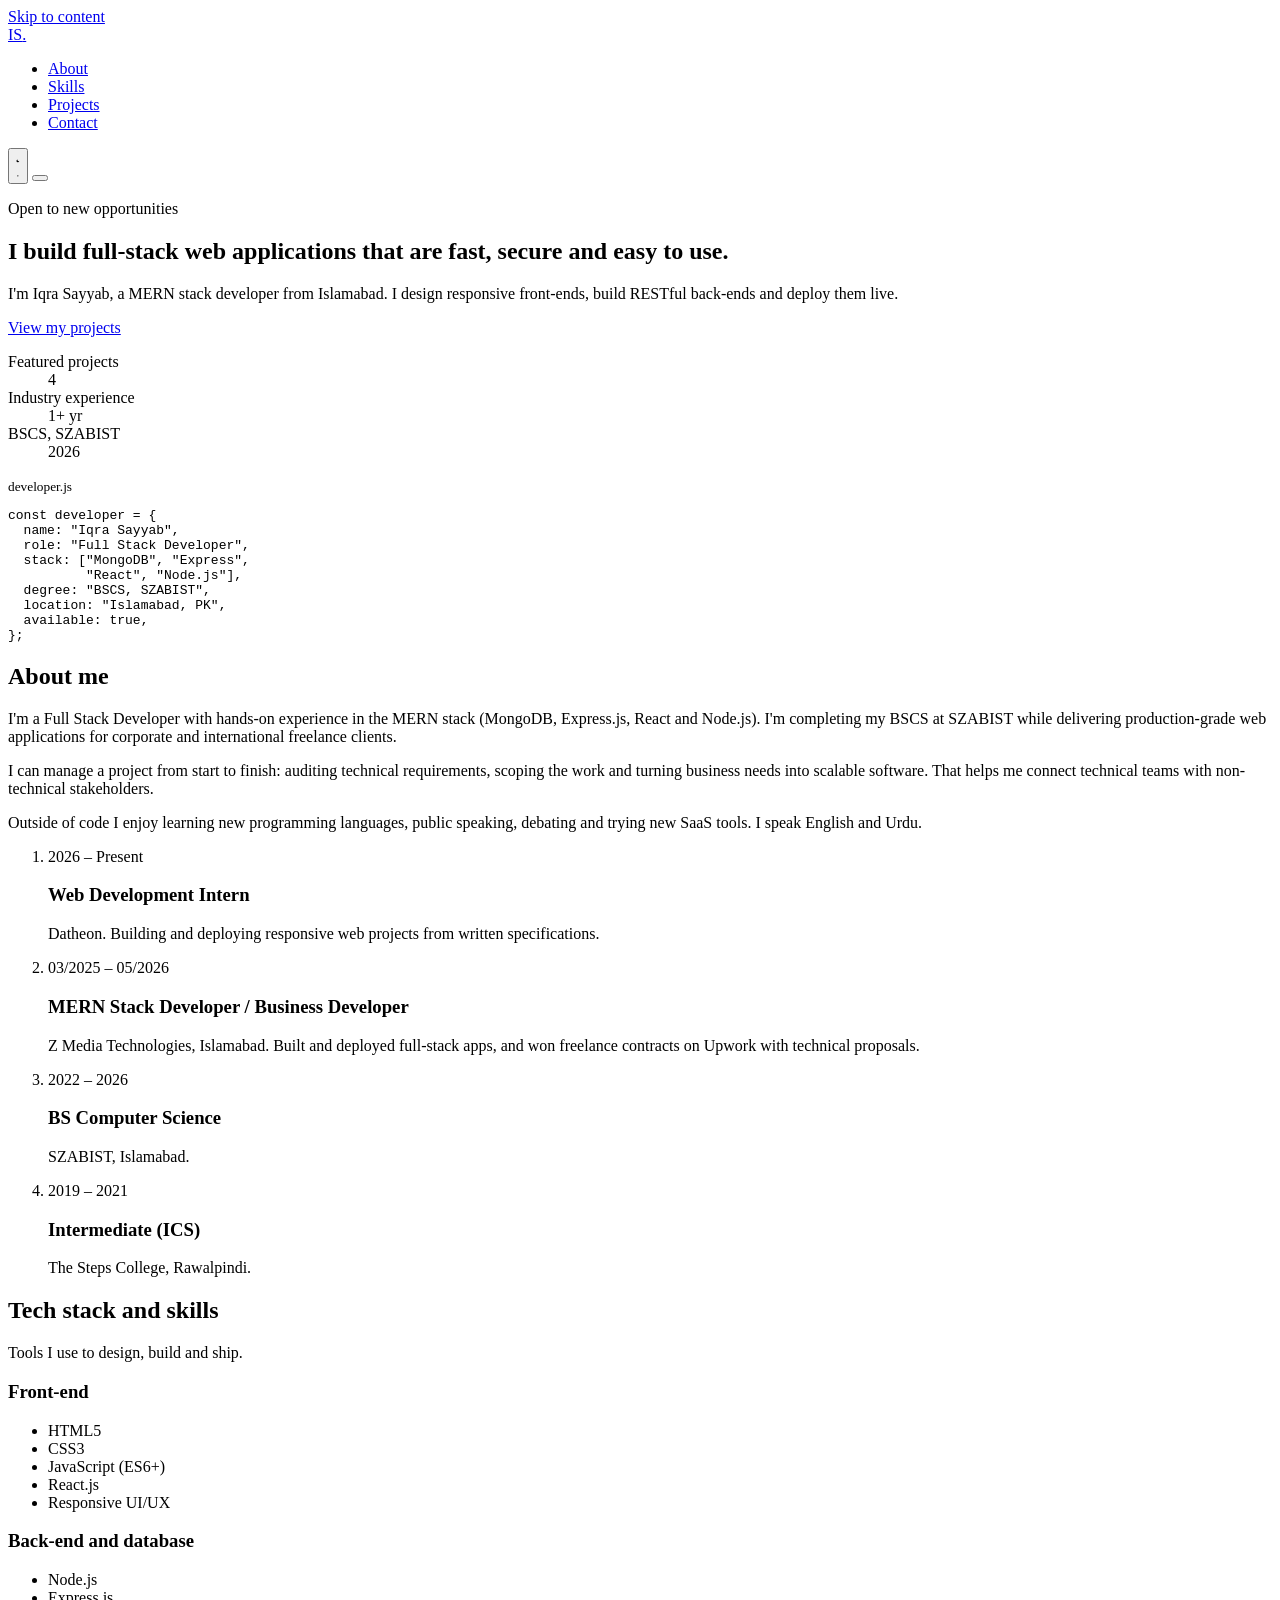
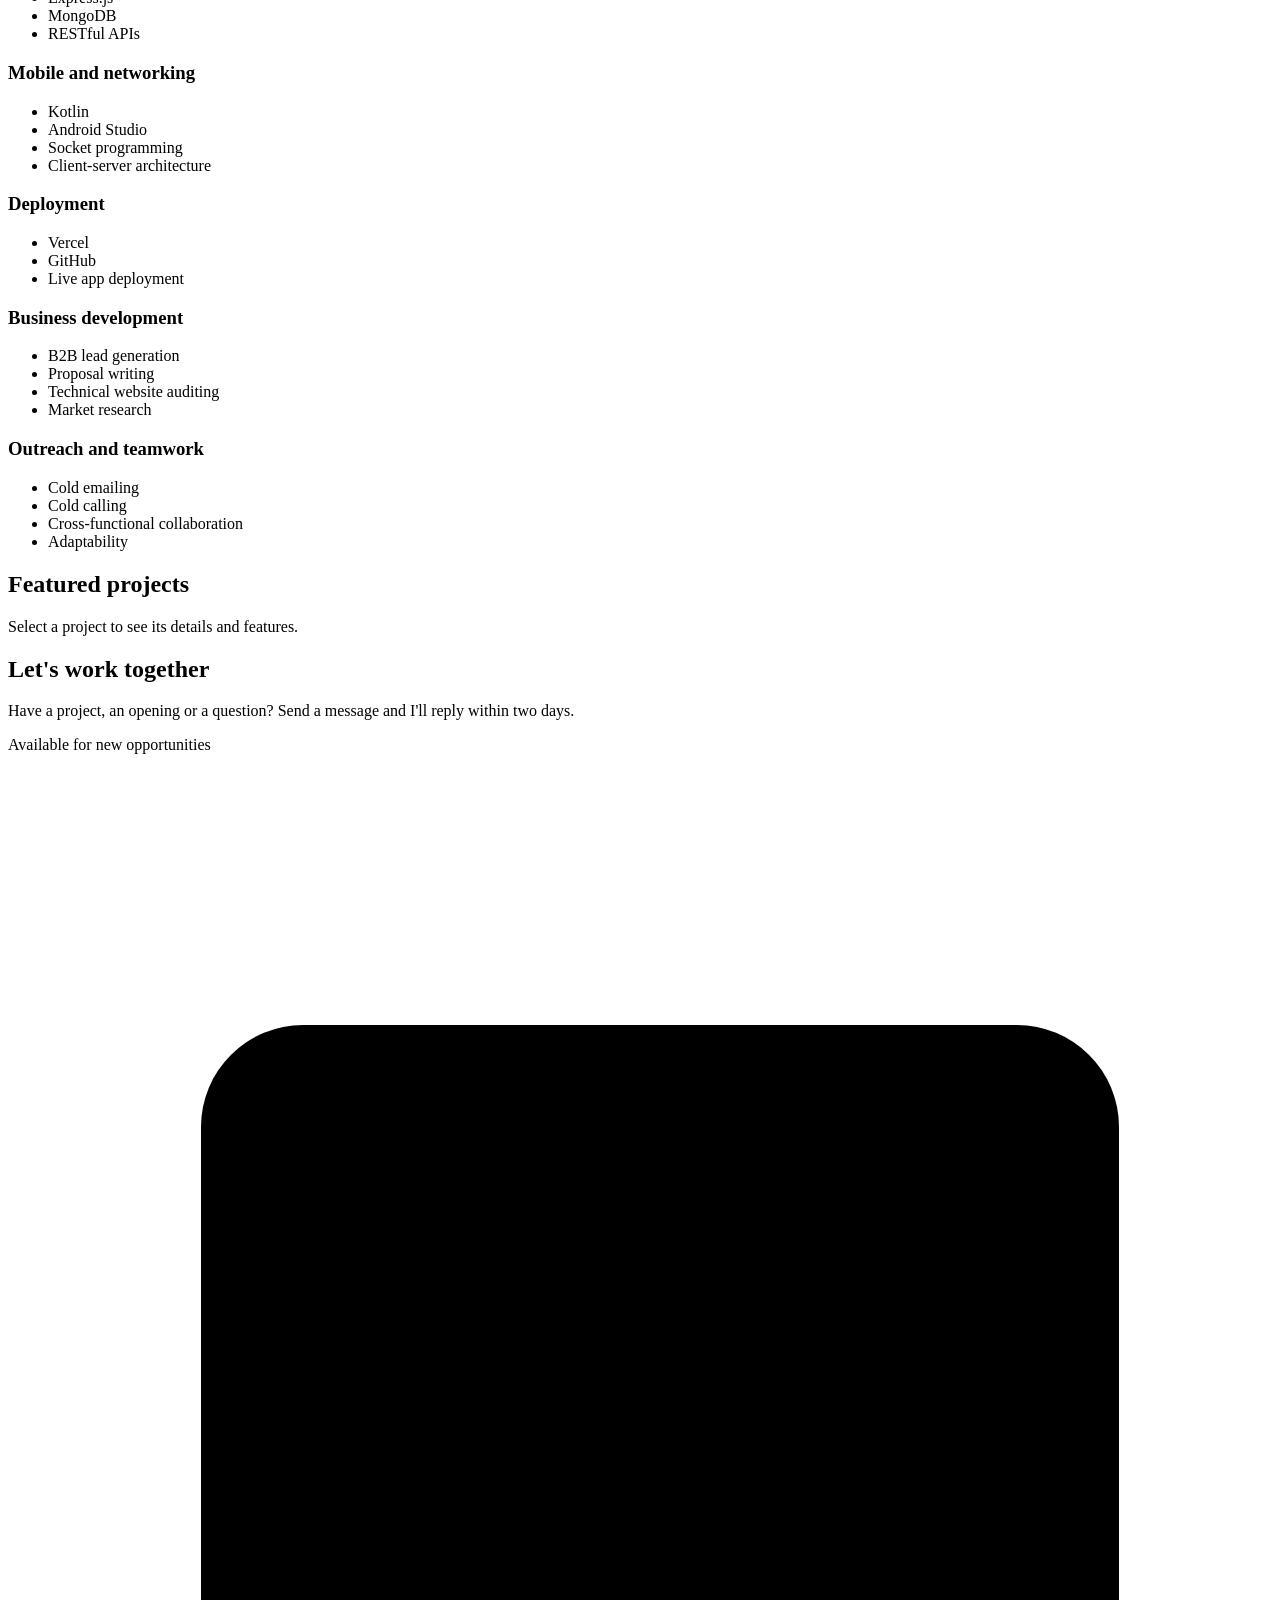
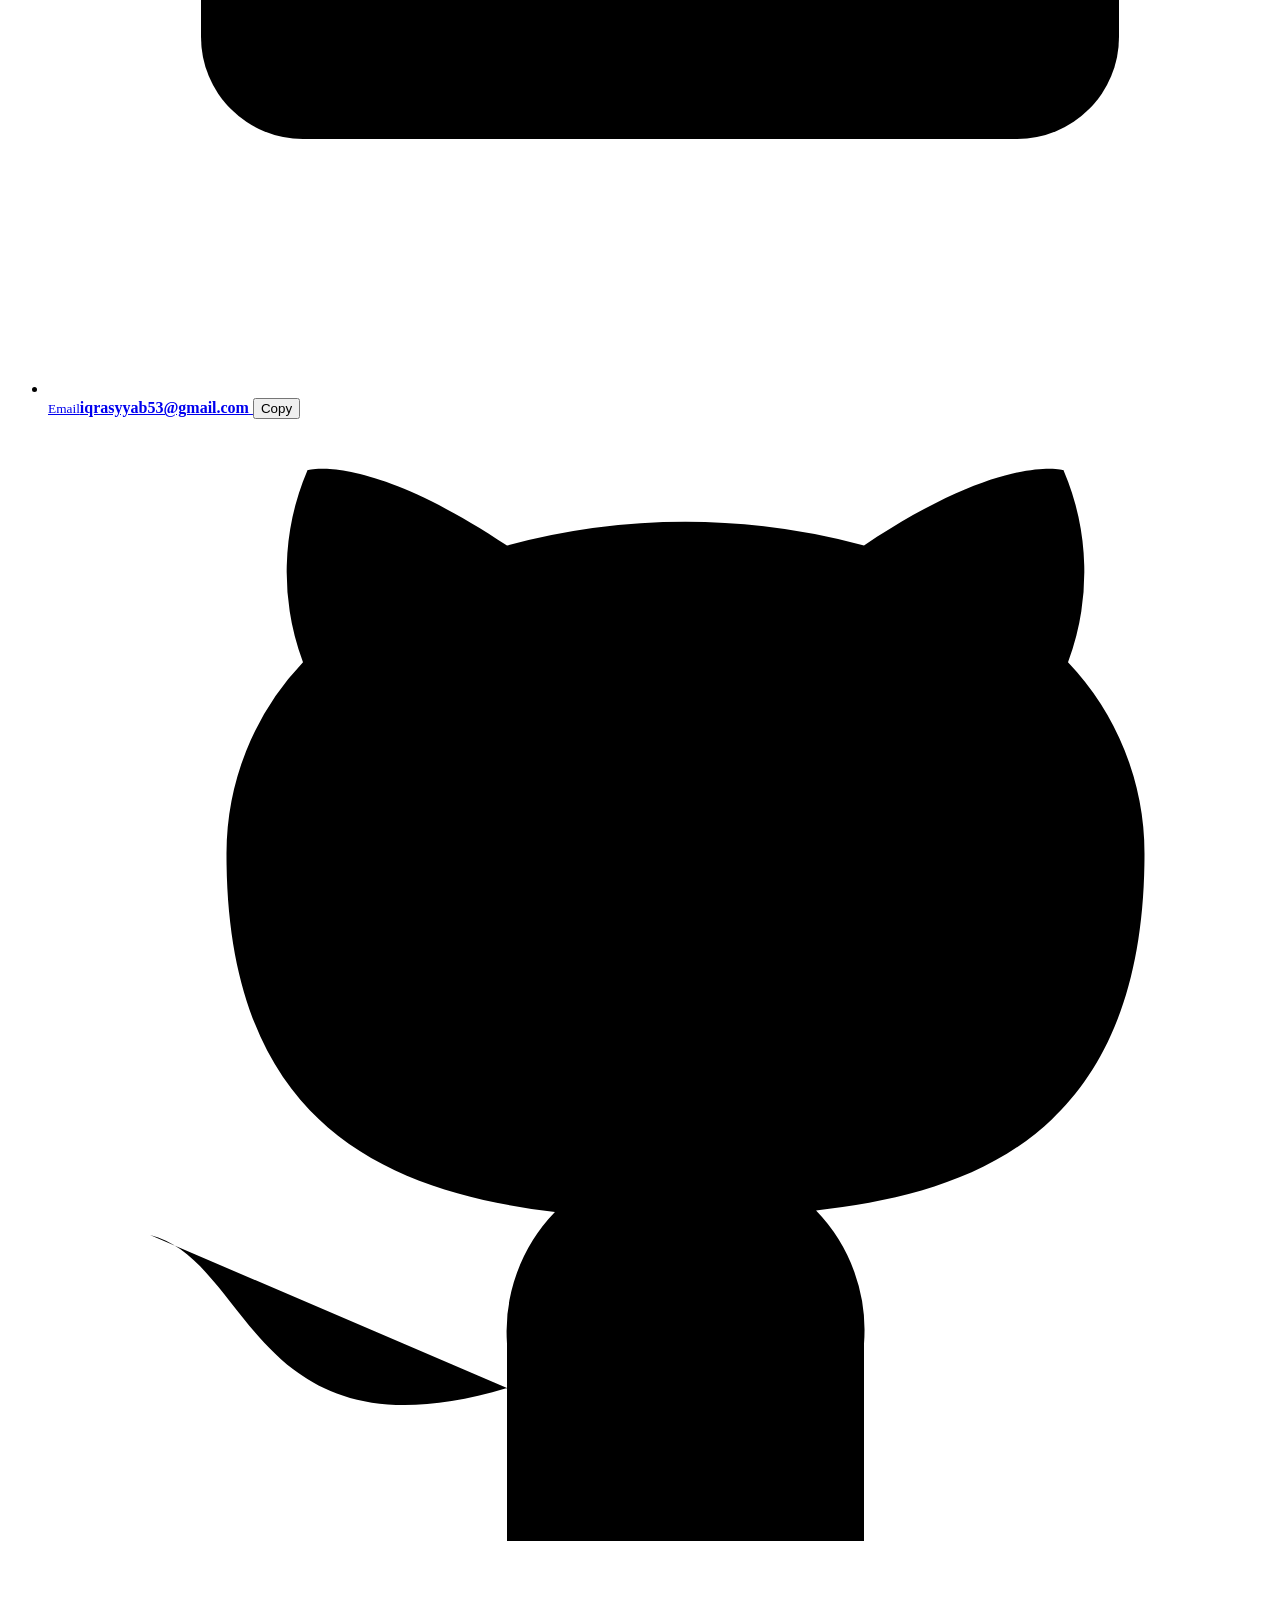
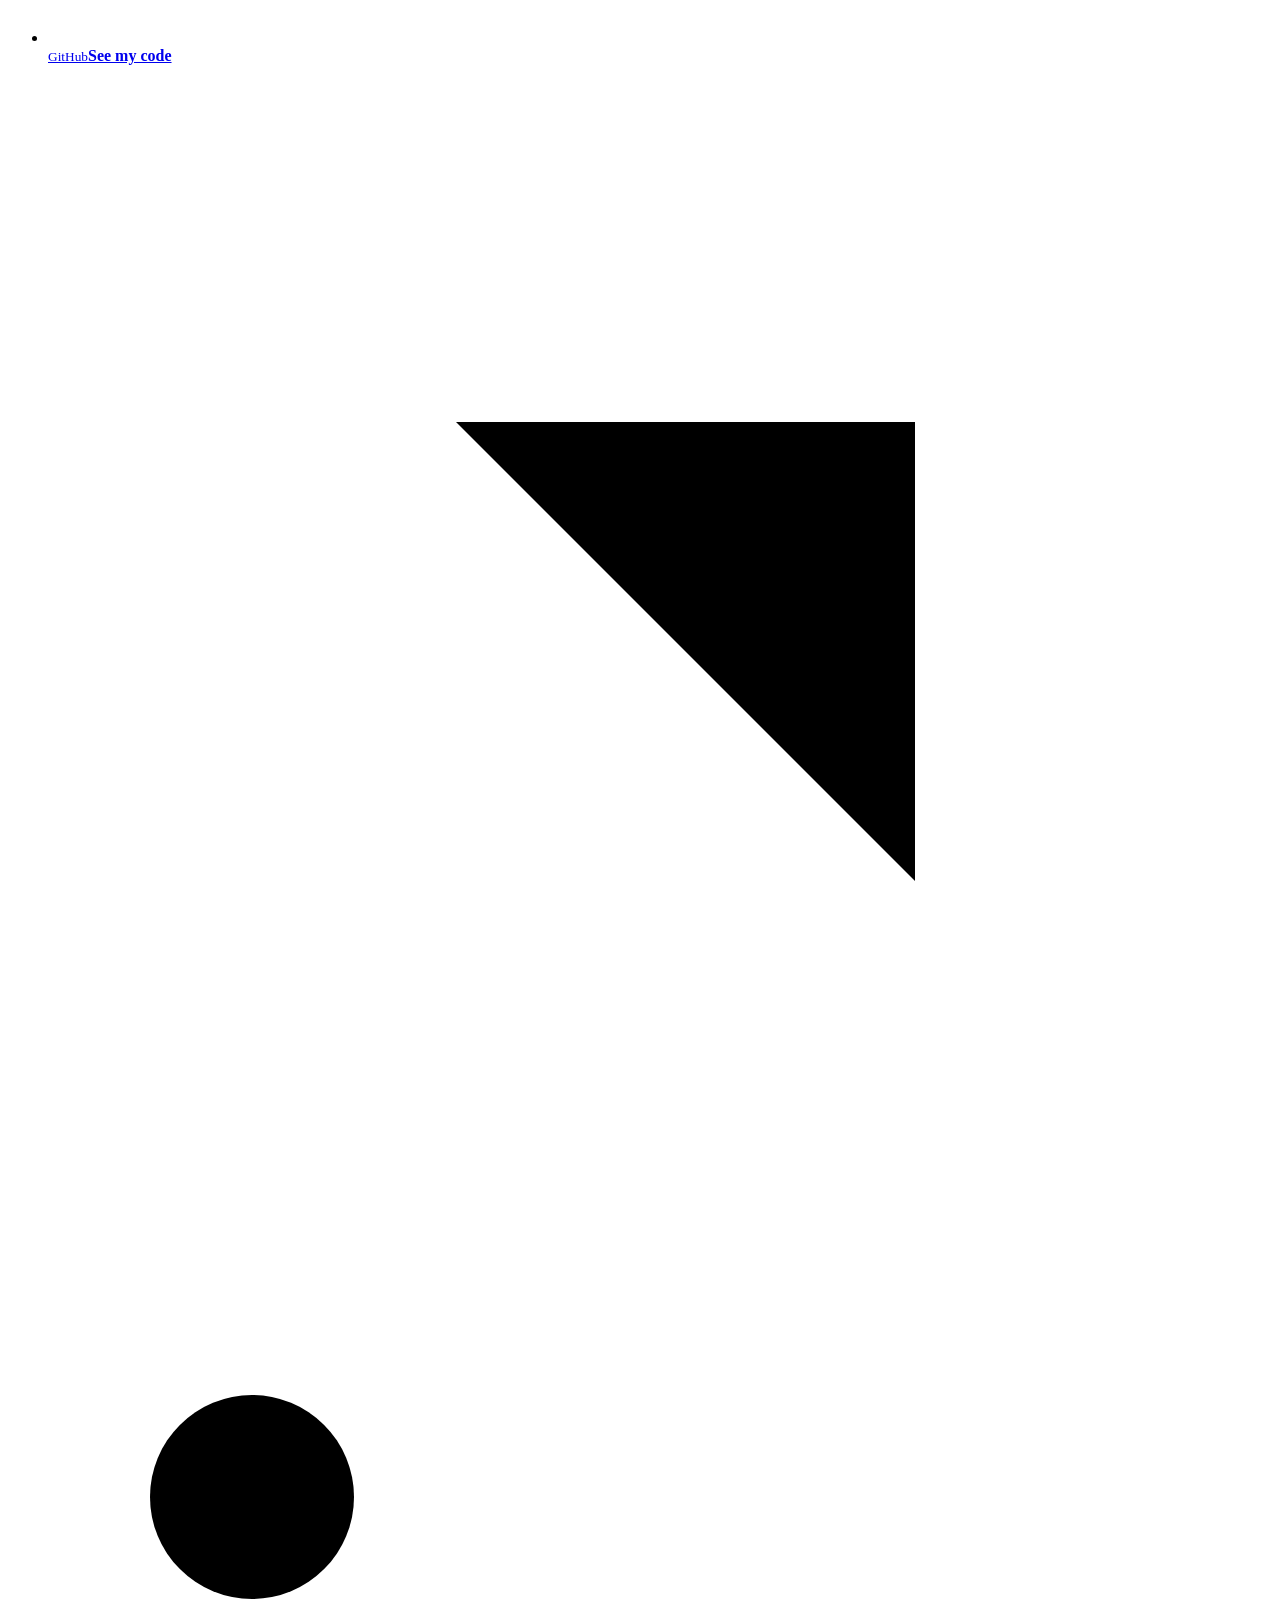
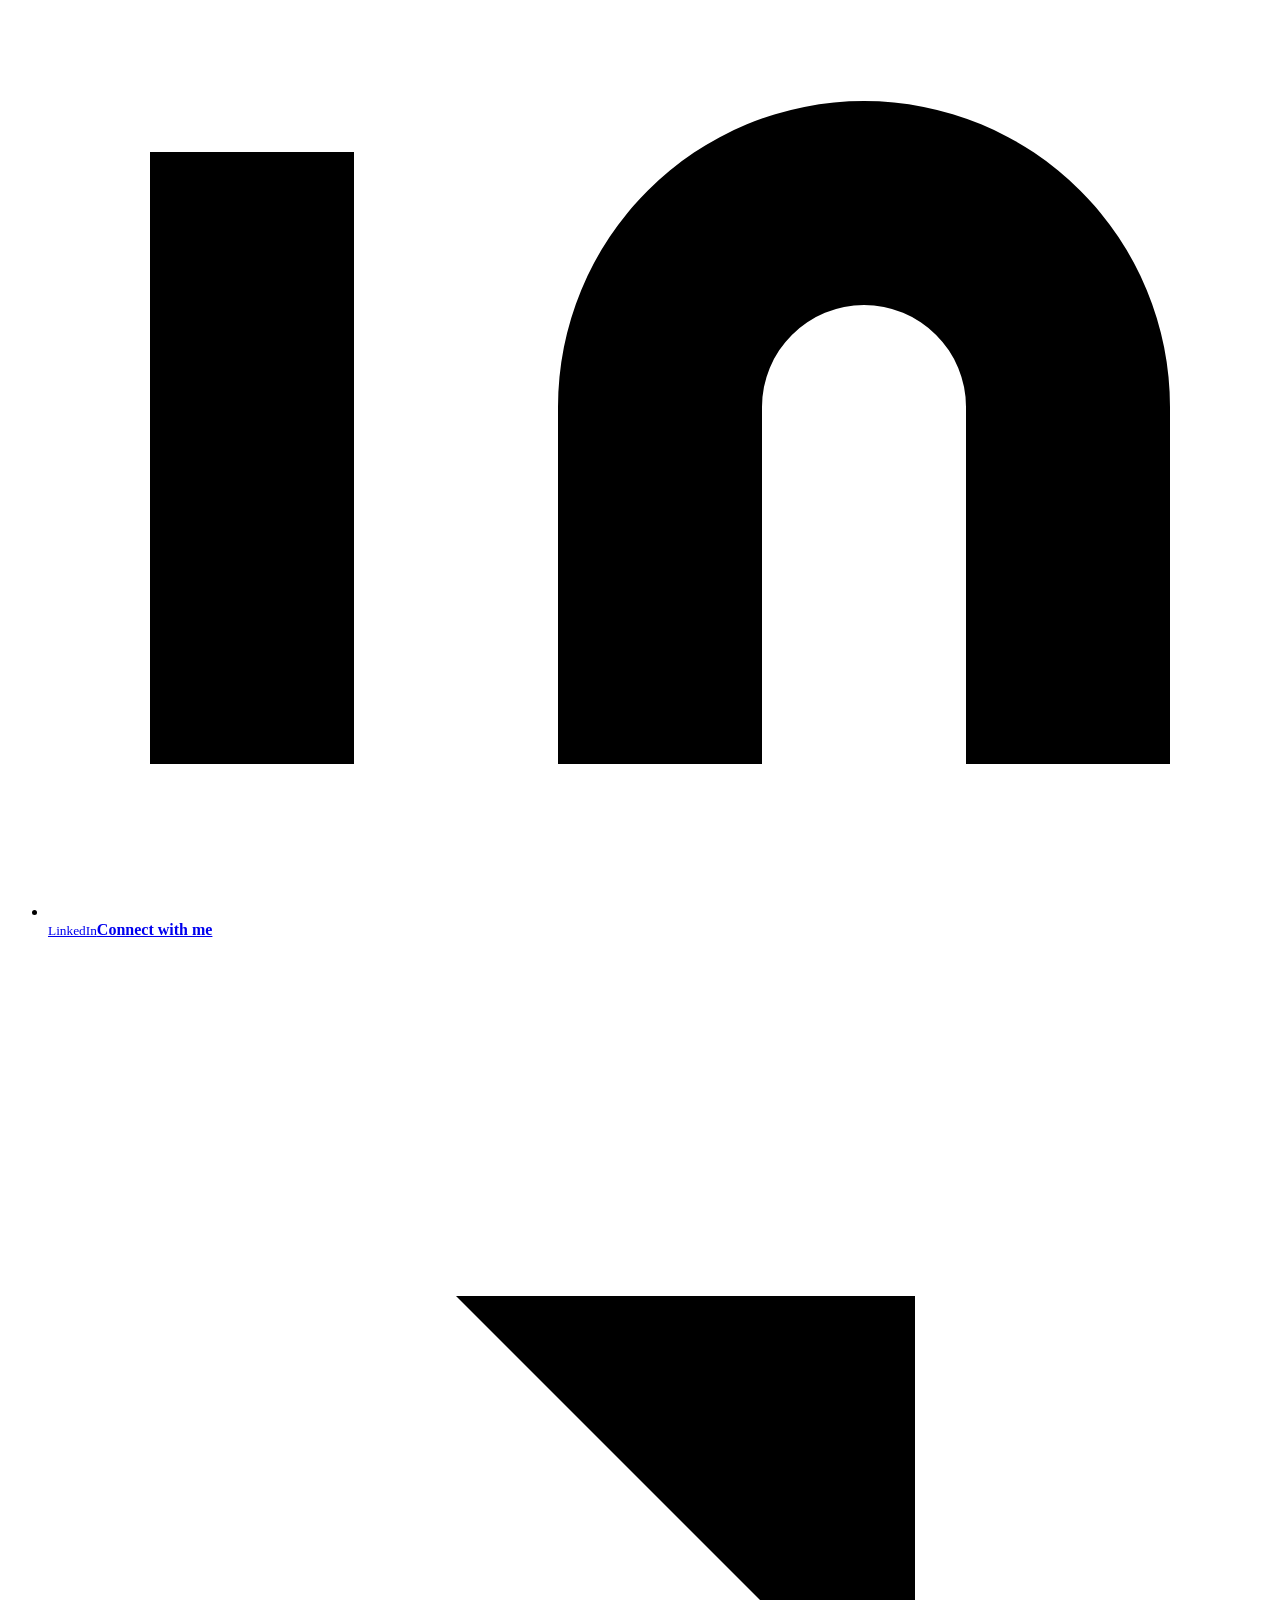
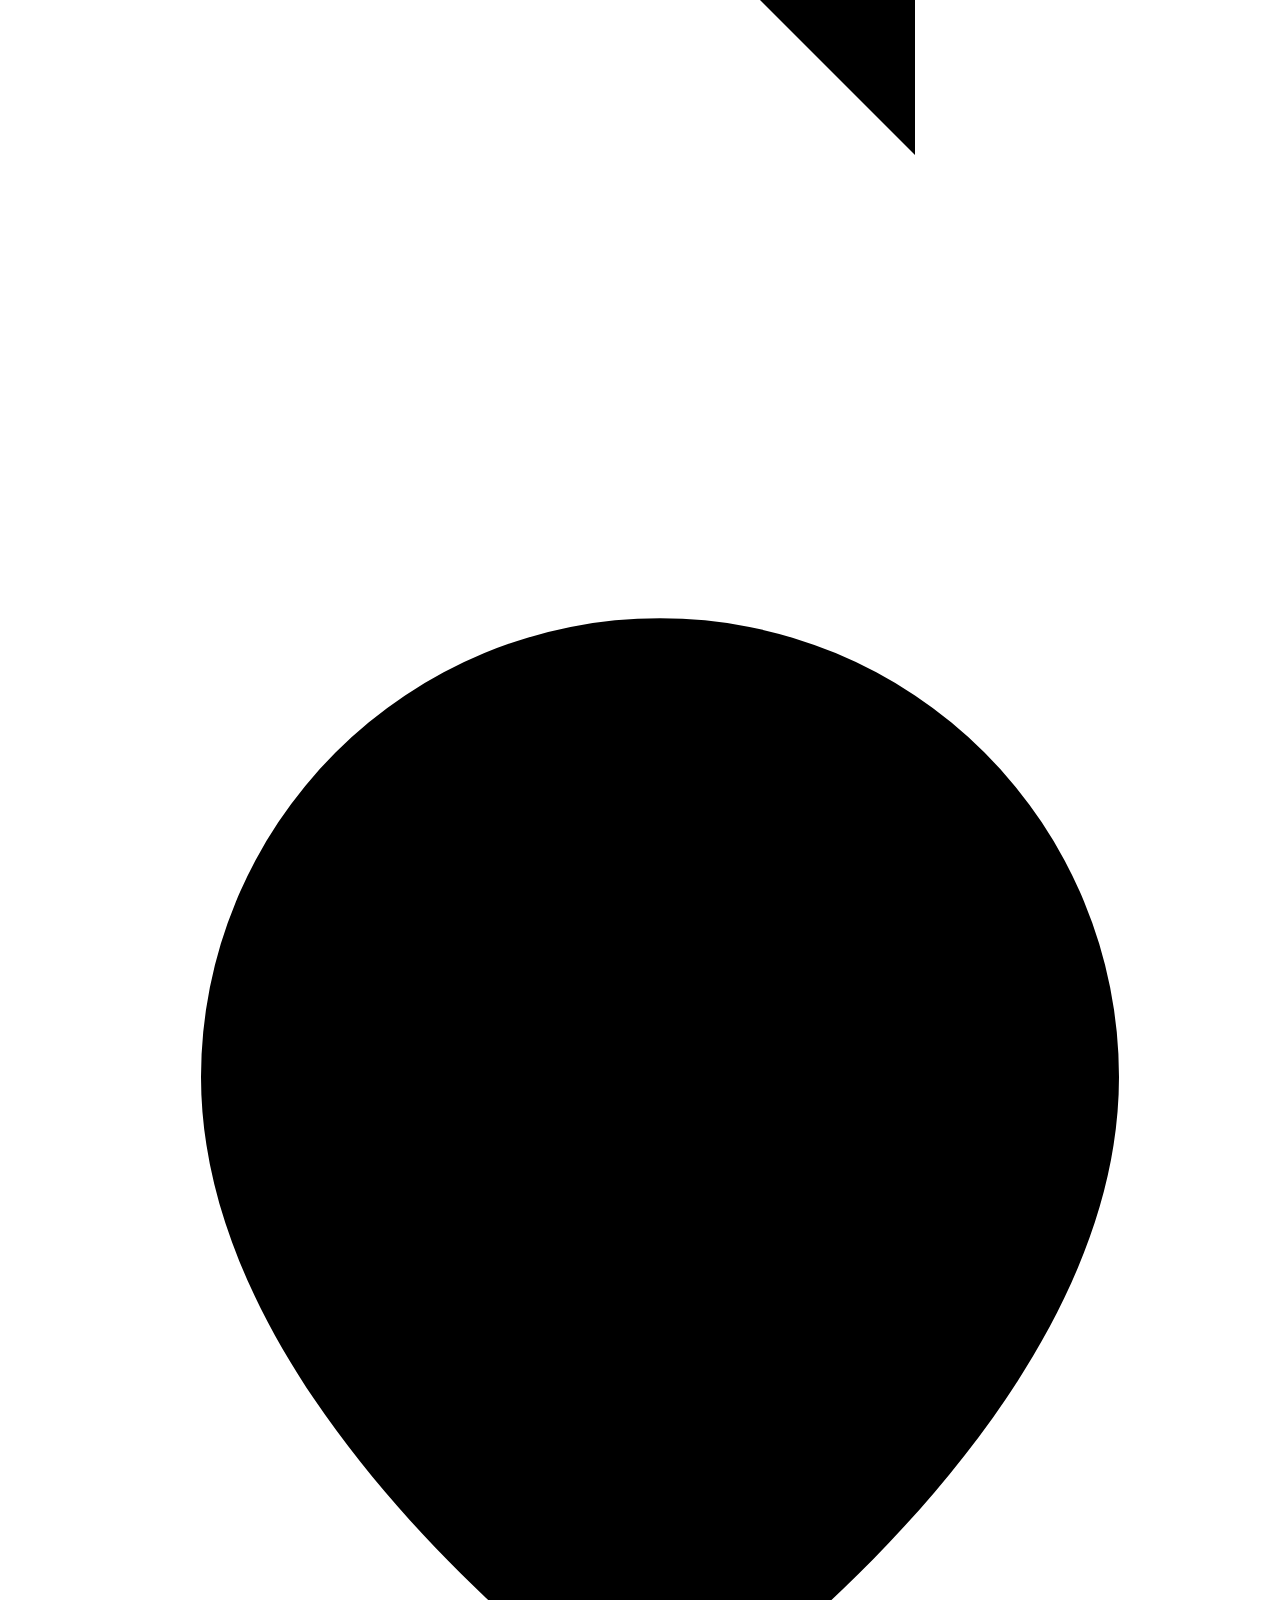
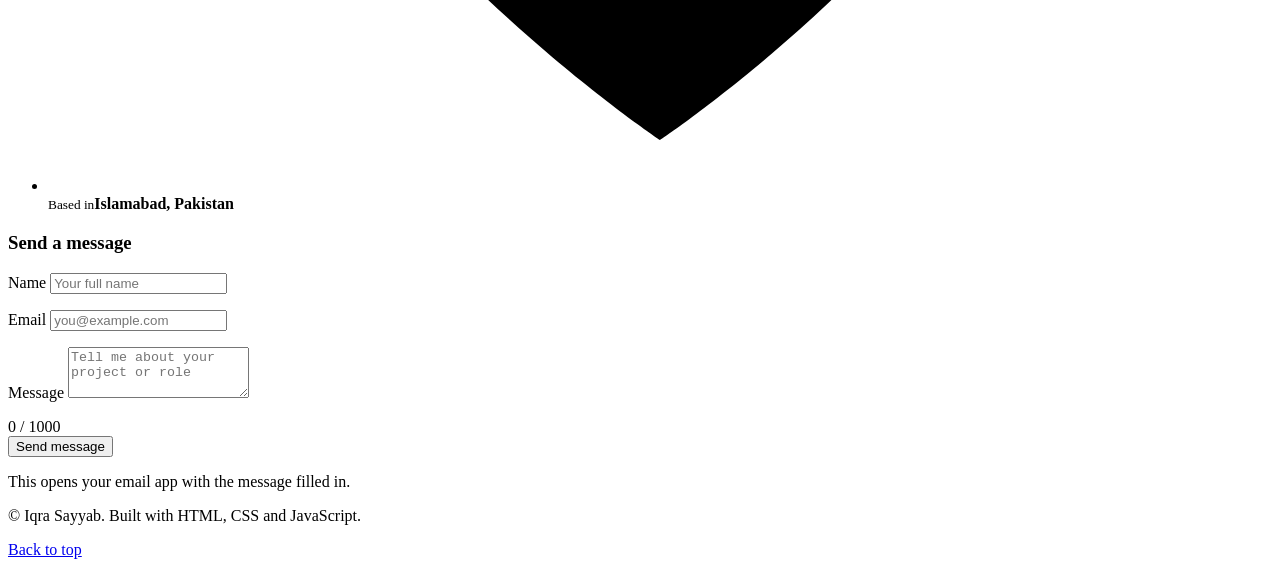
==== index.html @ f9bcdedb "Add Task 1: Portfolio" ====
<!DOCTYPE html>
<html lang="en">
<head>
  <meta charset="UTF-8" />
  <meta name="viewport" content="width=device-width, initial-scale=1.0" />
  <title>Iqra Sayyab | Full Stack Developer (MERN)</title>
  <meta name="description" content="Iqra Sayyab is a MERN stack developer from Islamabad who builds fast, secure, production-ready web applications." />
  <meta name="theme-color" content="#2250d6" />
  <!-- Social preview: replace the URL after you deploy -->
  <meta property="og:type" content="website" />
  <meta property="og:title" content="Iqra Sayyab | Full Stack Developer" />
  <meta property="og:description" content="MERN stack developer building fast, secure, easy-to-use web applications." />
  <meta property="og:url" content="https://YOUR-USERNAME.github.io/portfolio/" />
  <link rel="icon" href="data:image/svg+xml,%3Csvg xmlns='http://www.w3.org/2000/svg' viewBox='0 0 64 64'%3E%3Crect width='64' height='64' rx='14' fill='%232250d6'/%3E%3Ctext x='32' y='43' font-family='Georgia,serif' font-size='30' font-weight='700' text-anchor='middle' fill='white'%3EIS%3C/text%3E%3C/svg%3E" />
  <script type="application/ld+json">
  {"@context":"https://schema.org","@type":"Person","name":"Iqra Sayyab","jobTitle":"Full Stack Developer","email":"mailto:iqrasyyab53@gmail.com","address":{"@type":"PostalAddress","addressLocality":"Islamabad","addressCountry":"PK"},"alumniOf":"SZABIST"}
  </script>

  <script>
    (function () {
      try {
        var saved = localStorage.getItem("theme");
        var prefersDark = window.matchMedia("(prefers-color-scheme: dark)").matches;
        document.documentElement.setAttribute("data-theme", saved || (prefersDark ? "dark" : "light"));
      } catch (e) { document.documentElement.setAttribute("data-theme", "light"); }
    })();
  </script>

  <link rel="preconnect" href="https://fonts.googleapis.com" />
  <link rel="preconnect" href="https://fonts.gstatic.com" crossorigin />
  <link href="https://fonts.googleapis.com/css2?family=Manrope:wght@400;500;600;700&family=Source+Serif+4:opsz,wght@8..60,500;8..60,600;8..60,700&display=swap" rel="stylesheet" />
  <link rel="stylesheet" href="css/style.css" />
</head>
<body>
  <a class="skip-link" href="#main">Skip to content</a>
  <div class="progress" id="progress" aria-hidden="true"></div>

  <header class="site-header" id="top">
    <div class="container header-inner">
      <a href="#top" class="brand" aria-label="Go to top">IS<span class="brand-dot">.</span></a>

      <nav class="nav" id="nav" aria-label="Main navigation">
        <ul class="nav-list">
          <li><a href="#about" class="nav-link">About</a></li>
          <li><a href="#skills" class="nav-link">Skills</a></li>
          <li><a href="#projects" class="nav-link">Projects</a></li>
          <li><a href="#contact" class="nav-link">Contact</a></li>
        </ul>
      </nav>

      <div class="header-actions">
        <button class="icon-btn" id="themeToggle" type="button" aria-label="Switch to dark theme">
          <svg class="icon icon-moon" viewBox="0 0 24 24" aria-hidden="true"><path d="M21 12.8A9 9 0 1 1 11.2 3a7 7 0 0 0 9.8 9.8z"/></svg>
          <svg class="icon icon-sun" viewBox="0 0 24 24" aria-hidden="true"><circle cx="12" cy="12" r="4"/><path d="M12 2v2M12 20v2M4.9 4.9l1.4 1.4M17.7 17.7l1.4 1.4M2 12h2M20 12h2M4.9 19.1l1.4-1.4M17.7 6.3l1.4-1.4"/></svg>
        </button>
        <button class="icon-btn menu-btn" id="menuToggle" type="button" aria-label="Open menu" aria-expanded="false" aria-controls="nav">
          <span class="bar"></span><span class="bar"></span><span class="bar"></span>
        </button>
      </div>
    </div>
  </header>

  <main id="main">
    <!-- HERO -->
    <section class="hero" aria-labelledby="hero-title">
      <div class="container hero-grid">
        <div class="hero-copy">
          <p class="hero-status"><span class="status-dot" aria-hidden="true"></span> Open to new opportunities</p>
          <h1 id="hero-title">I build full-stack web applications that are fast, secure and easy to use.</h1>
          <p class="hero-lead">
            I'm Iqra Sayyab, a MERN stack developer from Islamabad. I design
            responsive front-ends, build RESTful back-ends and deploy them live.
          </p>
          <div class="hero-cta">
            <a href="#projects" class="btn btn-primary">View my projects</a>
          
          </div>
          <dl class="stats">
            <div><dt>Featured projects</dt><dd>4</dd></div>
            <div><dt>Industry experience</dt><dd>1+ yr</dd></div>
            <div><dt>BSCS, SZABIST</dt><dd>2026</dd></div>
          </dl>
        </div>

        <div class="code-card" aria-hidden="true">
          <div class="code-card-bar">
            <span></span><span></span><span></span>
            <small>developer.js</small>
          </div>
<pre><code><span class="c-k">const</span> <span class="c-v">developer</span> = {
  <span class="c-p">name</span>: <span class="c-s">"Iqra Sayyab"</span>,
  <span class="c-p">role</span>: <span class="c-s">"Full Stack Developer"</span>,
  <span class="c-p">stack</span>: [<span class="c-s">"MongoDB"</span>, <span class="c-s">"Express"</span>,
          <span class="c-s">"React"</span>, <span class="c-s">"Node.js"</span>],
  <span class="c-p">degree</span>: <span class="c-s">"BSCS, SZABIST"</span>,
  <span class="c-p">location</span>: <span class="c-s">"Islamabad, PK"</span>,
  <span class="c-p">available</span>: <span class="c-k">true</span>,
};</code></pre>
        </div>
      </div>
    </section>

    <!-- ABOUT -->
    <section class="section" id="about" aria-labelledby="about-title">
      <div class="container">
        <h2 class="section-title" id="about-title">About me</h2>
        <div class="about-grid">
          <div class="about-text">
            <p>
              I'm a Full Stack Developer with hands-on experience in the MERN stack
              (MongoDB, Express.js, React and Node.js). I'm completing my BSCS at
              SZABIST while delivering production-grade web applications for
              corporate and international freelance clients.
            </p>
            <p>
              I can manage a project from start to finish: auditing technical
              requirements, scoping the work and turning business needs into
              scalable software. That helps me connect technical teams with
              non-technical stakeholders.
            </p>
            <p>
              Outside of code I enjoy learning new programming languages, public
              speaking, debating and trying new SaaS tools. I speak English and Urdu.
            </p>
          </div>

          <ol class="timeline" aria-label="Experience and education">
            <li class="timeline-item">
              <span class="timeline-date">2026 – Present</span>
              <h3>Web Development Intern</h3>
              <p>Datheon. Building and deploying responsive web projects from written specifications.</p>
            </li>
            <li class="timeline-item">
              <span class="timeline-date">03/2025 – 05/2026</span>
              <h3>MERN Stack Developer / Business Developer</h3>
              <p>Z Media Technologies, Islamabad. Built and deployed full-stack apps, and won freelance contracts on Upwork with technical proposals.</p>
            </li>
            <li class="timeline-item is-edu">
              <span class="timeline-date">2022 – 2026</span>
              <h3>BS Computer Science</h3>
              <p>SZABIST, Islamabad.</p>
            </li>
            <li class="timeline-item is-edu">
              <span class="timeline-date">2019 – 2021</span>
              <h3>Intermediate (ICS)</h3>
              <p>The Steps College, Rawalpindi.</p>
            </li>
          </ol>
        </div>
      </div>
    </section>

    <!-- SKILLS -->
    <section class="section section-alt" id="skills" aria-labelledby="skills-title">
      <div class="container">
        <h2 class="section-title" id="skills-title">Tech stack and skills</h2>
        <p class="section-sub">Tools I use to design, build and ship.</p>

        <div class="skills-grid">
          <article class="skill-card skill-main">
            <h3>Front-end</h3>
            <ul class="chips">
              <li>HTML5</li><li>CSS3</li><li>JavaScript (ES6+)</li><li>React.js</li><li>Responsive UI/UX</li>
            </ul>
          </article>
          <article class="skill-card skill-main">
            <h3>Back-end and database</h3>
            <ul class="chips">
              <li>Node.js</li><li>Express.js</li><li>MongoDB</li><li>RESTful APIs</li>
            </ul>
          </article>
          <article class="skill-card">
            <h3>Mobile and networking</h3>
            <ul class="chips">
              <li>Kotlin</li><li>Android Studio</li><li>Socket programming</li><li>Client-server architecture</li>
            </ul>
          </article>
          <article class="skill-card">
            <h3>Deployment</h3>
            <ul class="chips">
              <li>Vercel</li><li>GitHub</li><li>Live app deployment</li>
            </ul>
          </article>
          <article class="skill-card">
            <h3>Business development</h3>
            <ul class="chips">
              <li>B2B lead generation</li><li>Proposal writing</li><li>Technical website auditing</li><li>Market research</li>
            </ul>
          </article>
          <article class="skill-card">
            <h3>Outreach and teamwork</h3>
            <ul class="chips">
              <li>Cold emailing</li><li>Cold calling</li><li>Cross-functional collaboration</li><li>Adaptability</li>
            </ul>
          </article>
        </div>
      </div>
    </section>

    <!-- PROJECTS -->
    <section class="section" id="projects" aria-labelledby="projects-title">
      <div class="container">
        <h2 class="section-title" id="projects-title">Featured projects</h2>
        <p class="section-sub">Select a project to see its details and features.</p>
        <div class="projects-grid" id="projectsGrid"></div>
        <noscript><p class="section-sub">Please enable JavaScript to view the project list.</p></noscript>
      </div>
    </section>

    <!-- CONTACT -->
    <section class="section section-alt" id="contact" aria-labelledby="contact-title">
      <div class="container contact-grid">
        <div class="contact-intro">
          <h2 class="section-title" id="contact-title">Let's work together</h2>
          <p class="section-sub">
            Have a project, an opening or a question? Send a message and I'll
            reply within two days.
          </p>
          <p class="availability"><span class="status-dot" aria-hidden="true"></span> Available for new opportunities</p>

          <ul class="contact-list">
            <li class="contact-row">
              <a class="contact-card" href="mailto:iqrasyyab53@gmail.com">
                <span class="contact-icon"><svg class="icon" viewBox="0 0 24 24" aria-hidden="true"><rect x="3" y="5" width="18" height="14" rx="2"/><path d="m3 7 9 6 9-6"/></svg></span>
                <span class="contact-text"><small>Email</small><strong>iqrasyyab53@gmail.com</strong></span>
              </a>
              <button class="copy-btn" id="copyEmail" type="button" aria-label="Copy email address">Copy</button>
            </li>
            <li>
              <a class="contact-card" href="https://github.com/Iqra-23" target="_blank" rel="noopener noreferrer">
                <span class="contact-icon"><svg class="icon" viewBox="0 0 24 24" aria-hidden="true"><path d="M9 19c-5 1.5-5-2.5-7-3m14 6v-3.87a3.37 3.37 0 0 0-.94-2.61c3.14-.35 6.44-1.54 6.44-7A5.44 5.44 0 0 0 20 4.77 5.07 5.07 0 0 0 19.91 1S18.73.65 16 2.48a13.38 13.38 0 0 0-7 0C6.27.65 5.09 1 5.09 1A5.07 5.07 0 0 0 5 4.77a5.44 5.44 0 0 0-1.5 3.78c0 5.42 3.3 6.61 6.44 7A3.37 3.37 0 0 0 9 18.13V22"/></svg></span>
                <span class="contact-text"><small>GitHub</small><strong>See my code</strong></span>
                <svg class="icon contact-arrow" viewBox="0 0 24 24" aria-hidden="true"><path d="M7 17 17 7M8 7h9v9"/></svg>
              </a>
            </li>
            <li>
              <a class="contact-card" href="https://www.linkedin.com/in/iqra-sayyab-3b62b9363" target="_blank" rel="noopener noreferrer">
                <span class="contact-icon"><svg class="icon" viewBox="0 0 24 24" aria-hidden="true"><path d="M16 8a6 6 0 0 1 6 6v7h-4v-7a2 2 0 0 0-2-2 2 2 0 0 0-2 2v7h-4v-7a6 6 0 0 1 6-6zM2 9h4v12H2z"/><circle cx="4" cy="4" r="2"/></svg></span>
                <span class="contact-text"><small>LinkedIn</small><strong>Connect with me</strong></span>
                <svg class="icon contact-arrow" viewBox="0 0 24 24" aria-hidden="true"><path d="M7 17 17 7M8 7h9v9"/></svg>
              </a>
            </li>
            <li>
              <div class="contact-card is-static">
                <span class="contact-icon"><svg class="icon" viewBox="0 0 24 24" aria-hidden="true"><path d="M21 10c0 7-9 13-9 13S3 17 3 10a9 9 0 0 1 18 0z"/><circle cx="12" cy="10" r="3"/></svg></span>
                <span class="contact-text"><small>Based in</small><strong>Islamabad, Pakistan</strong></span>
              </div>
            </li>
          </ul>
        </div>

        <form class="contact-form" id="contactForm" novalidate>
          <h3 class="form-title">Send a message</h3>
          <div class="field">
            <label for="name">Name</label>
            <input type="text" id="name" name="name" autocomplete="name" placeholder="Your full name" required />
            <p class="error" id="nameError" role="alert"></p>
          </div>
          <div class="field">
            <label for="email">Email</label>
            <input type="email" id="email" name="email" autocomplete="email" placeholder="you@example.com" required />
            <p class="error" id="emailError" role="alert"></p>
          </div>
          <div class="field field-grow">
            <label for="message">Message</label>
            <textarea id="message" name="message" rows="3" maxlength="1000" placeholder="Tell me about your project or role" required></textarea>
            <div class="field-foot">
              <p class="error" id="messageError" role="alert"></p>
              <span class="counter" id="msgCount" aria-hidden="true">0 / 1000</span>
            </div>
          </div>
          <button type="submit" class="btn btn-primary btn-block">Send message</button>
          <p class="form-hint">This opens your email app with the message filled in.</p>
          <p class="form-note" id="formNote" aria-live="polite"></p>
        </form>
      </div>
    </section>
  </main>

  <footer class="site-footer">
    <div class="container footer-inner">
      <p>&copy; <span id="year"></span> Iqra Sayyab. Built with HTML, CSS and JavaScript.</p>
      <a href="#top">Back to top</a>
    </div>
  </footer>

  <!-- PROJECT MODAL -->
  <dialog class="modal" id="projectModal" aria-labelledby="modalTitle">
    <div class="modal-inner">
      <button class="modal-close" id="modalClose" type="button" aria-label="Close project details">&times;</button>
      <div class="modal-thumb" id="modalThumb" aria-hidden="true"></div>
      <p class="modal-meta" id="modalMeta"></p>
      <h3 id="modalTitle"></h3>
      <p id="modalDesc"></p>
      <h4>Key features</h4>
      <ul id="modalFeatures" class="modal-features"></ul>
      <ul id="modalTags" class="chips"></ul>
      <div class="modal-actions">
        <a id="modalLive" class="btn btn-primary" target="_blank" rel="noopener noreferrer">View live site</a>
        <a id="modalRepo" class="btn btn-ghost" target="_blank" rel="noopener noreferrer">Source code</a>
        <button class="btn btn-ghost" id="modalNext" type="button">Next project</button>
      </div>
    </div>
  </dialog>

  <script src="js/script.js"></script>
</body>
</html>
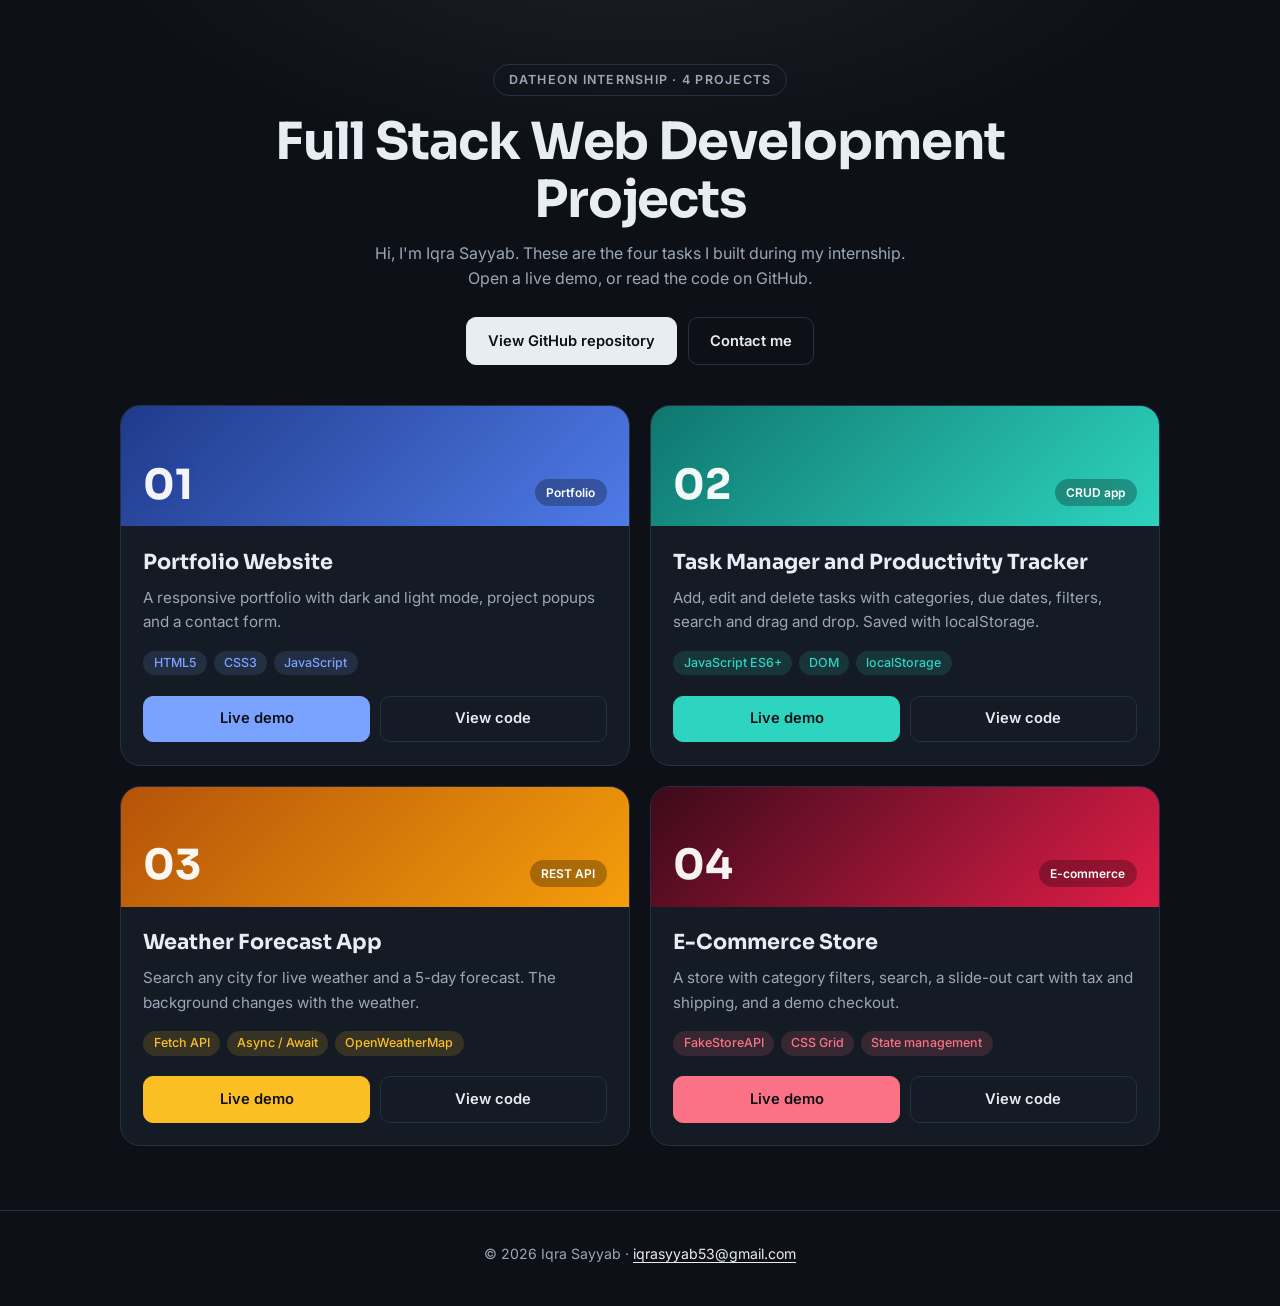
==== commit adcff2c5: "Add landing page" ====
--- a/index.html
+++ b/index.html
@@ -3,306 +3,125 @@
 <head>
   <meta charset="UTF-8" />
   <meta name="viewport" content="width=device-width, initial-scale=1.0" />
-  <title>Iqra Sayyab | Full Stack Developer (MERN)</title>
-  <meta name="description" content="Iqra Sayyab is a MERN stack developer from Islamabad who builds fast, secure, production-ready web applications." />
-  <meta name="theme-color" content="#2250d6" />
-  <!-- Social preview: replace the URL after you deploy -->
-  <meta property="og:type" content="website" />
-  <meta property="og:title" content="Iqra Sayyab | Full Stack Developer" />
-  <meta property="og:description" content="MERN stack developer building fast, secure, easy-to-use web applications." />
-  <meta property="og:url" content="https://YOUR-USERNAME.github.io/portfolio/" />
-  <link rel="icon" href="data:image/svg+xml,%3Csvg xmlns='http://www.w3.org/2000/svg' viewBox='0 0 64 64'%3E%3Crect width='64' height='64' rx='14' fill='%232250d6'/%3E%3Ctext x='32' y='43' font-family='Georgia,serif' font-size='30' font-weight='700' text-anchor='middle' fill='white'%3EIS%3C/text%3E%3C/svg%3E" />
-  <script type="application/ld+json">
-  {"@context":"https://schema.org","@type":"Person","name":"Iqra Sayyab","jobTitle":"Full Stack Developer","email":"mailto:iqrasyyab53@gmail.com","address":{"@type":"PostalAddress","addressLocality":"Islamabad","addressCountry":"PK"},"alumniOf":"SZABIST"}
-  </script>
-
-  <script>
-    (function () {
-      try {
-        var saved = localStorage.getItem("theme");
-        var prefersDark = window.matchMedia("(prefers-color-scheme: dark)").matches;
-        document.documentElement.setAttribute("data-theme", saved || (prefersDark ? "dark" : "light"));
-      } catch (e) { document.documentElement.setAttribute("data-theme", "light"); }
-    })();
-  </script>
-
+  <title>Iqra Sayyab | Datheon Full Stack Internship Projects</title>
+  <meta name="description" content="Four projects built during the Datheon Full Stack Web Development Internship: a portfolio, a task manager, a weather app and an e-commerce store." />
+  <meta name="theme-color" content="#0d1117" />
+  <link rel="icon" href="data:image/svg+xml,%3Csvg xmlns='http://www.w3.org/2000/svg' viewBox='0 0 64 64'%3E%3Crect width='64' height='64' rx='16' fill='%23111827'/%3E%3Ctext x='32' y='43' font-family='Arial,sans-serif' font-size='28' font-weight='700' text-anchor='middle' fill='white'%3EIS%3C/text%3E%3C/svg%3E" />
   <link rel="preconnect" href="https://fonts.googleapis.com" />
   <link rel="preconnect" href="https://fonts.gstatic.com" crossorigin />
-  <link href="https://fonts.googleapis.com/css2?family=Manrope:wght@400;500;600;700&family=Source+Serif+4:opsz,wght@8..60,500;8..60,600;8..60,700&display=swap" rel="stylesheet" />
-  <link rel="stylesheet" href="css/style.css" />
+  <link href="https://fonts.googleapis.com/css2?family=Inter:wght@400;500;600&family=Sora:wght@600;700&display=swap" rel="stylesheet" />
+  <style>
+    :root { --bg: #0d1117; --surface: #151b24; --border: #263041; --text: #e8edf4; --muted: #9aa7b8; --font-body: "Inter", system-ui, -apple-system, "Segoe UI", sans-serif; --font-head: "Sora", "Inter", system-ui, sans-serif; }
+    *, *::before, *::after { box-sizing: border-box; }
+    body { margin: 0; font-family: var(--font-body); color: var(--text); line-height: 1.6; background: radial-gradient(50rem 24rem at 50% -8%, rgba(255, 255, 255, .07), transparent 70%) no-repeat, var(--bg); }
+    h1, h2, h3, p, ul { margin: 0; padding: 0; list-style: none; }
+    a { color: inherit; text-decoration: none; }
+    :focus-visible { outline: 3px solid #fff; outline-offset: 3px; border-radius: 8px; }
+    .wrap { width: min(100% - 2.5rem, 1040px); margin-inline: auto; }
+
+    header { padding: 4rem 0 2.5rem; text-align: center; }
+    .eyebrow { display: inline-block; padding: .3rem .9rem; font-size: .78rem; font-weight: 600; letter-spacing: .1em; text-transform: uppercase; color: var(--muted); border: 1px solid var(--border); border-radius: 999px; }
+    h1 { margin: 1.1rem auto .8rem; max-width: 20ch; font-family: var(--font-head); font-size: clamp(2rem, 5.5vw, 3.2rem); line-height: 1.12; letter-spacing: -.02em; }
+    .lead { max-width: 56ch; margin: 0 auto; color: var(--muted); }
+    .actions { display: flex; flex-wrap: wrap; justify-content: center; gap: .7rem; margin-top: 1.6rem; }
+    .btn { display: inline-flex; align-items: center; justify-content: center; padding: .7rem 1.3rem; font-weight: 600; font-size: .92rem; border-radius: 10px; border: 1.5px solid var(--border); transition: transform .15s, border-color .2s, background-color .2s; }
+    .btn:hover { transform: translateY(-1px); border-color: var(--text); }
+    .btn-light { background: var(--text); color: var(--bg); border-color: var(--text); }
+
+    .grid { display: grid; grid-template-columns: repeat(2, 1fr); gap: 1.25rem; padding-bottom: 4rem; }
+    .card { display: flex; flex-direction: column; background: var(--surface); border: 1px solid var(--border); border-radius: 20px; overflow: hidden; transition: transform .25s, border-color .25s, box-shadow .25s; }
+    .card:hover { transform: translateY(-4px); border-color: var(--accent); box-shadow: 0 18px 40px rgba(0, 0, 0, .35); }
+    .banner { display: flex; align-items: flex-end; justify-content: space-between; padding: 1.25rem 1.4rem; min-height: 120px; color: #fff; background: var(--grad); }
+    .banner b { font-family: var(--font-head); font-size: 2.6rem; line-height: 1; opacity: .95; }
+    .banner span { padding: .25rem .7rem; font-size: .75rem; font-weight: 600; background: rgba(0, 0, 0, .28); border-radius: 999px; }
+    .body { display: flex; flex-direction: column; flex: 1; gap: .7rem; padding: 1.4rem; }
+    .body h2 { font-family: var(--font-head); font-size: 1.3rem; line-height: 1.25; }
+    .body p { color: var(--muted); font-size: .95rem; }
+    .tags { display: flex; flex-wrap: wrap; gap: .4rem; margin-top: auto; padding-top: .3rem; }
+    .tags li { padding: .15rem .65rem; font-size: .78rem; font-weight: 500; color: var(--accent); background: color-mix(in srgb, var(--accent) 14%, transparent); border-radius: 999px; }
+    .links { display: flex; gap: .6rem; margin-top: .6rem; }
+    .links .btn { flex: 1; padding: .65rem 1rem; }
+    .links .live { background: var(--accent); border-color: var(--accent); color: #0d1117; }
+    .links .live:hover { filter: brightness(1.1); }
+
+    .t1 { --accent: #7aa2ff; --grad: linear-gradient(135deg, #1f3a8a, #4f7be8); }
+    .t2 { --accent: #2dd4bf; --grad: linear-gradient(135deg, #0f766e, #2dd4bf); }
+    .t3 { --accent: #fbbf24; --grad: linear-gradient(135deg, #b45309, #f59e0b); }
+    .t4 { --accent: #fb7185; --grad: linear-gradient(135deg, #3b0a1a, #e11d48); }
+
+    footer { padding: 2rem 0 2.5rem; border-top: 1px solid var(--border); text-align: center; font-size: .88rem; color: var(--muted); }
+    footer a { color: var(--text); text-decoration: underline; text-underline-offset: 3px; }
+    @media (max-width: 700px) { .grid { grid-template-columns: 1fr; } header { padding-top: 3rem; } }
+    @media (prefers-reduced-motion: reduce) { *, *::before, *::after { transition: none !important; } }
+  </style>
 </head>
 <body>
-  <a class="skip-link" href="#main">Skip to content</a>
-  <div class="progress" id="progress" aria-hidden="true"></div>
-
-  <header class="site-header" id="top">
-    <div class="container header-inner">
-      <a href="#top" class="brand" aria-label="Go to top">IS<span class="brand-dot">.</span></a>
-
-      <nav class="nav" id="nav" aria-label="Main navigation">
-        <ul class="nav-list">
-          <li><a href="#about" class="nav-link">About</a></li>
-          <li><a href="#skills" class="nav-link">Skills</a></li>
-          <li><a href="#projects" class="nav-link">Projects</a></li>
-          <li><a href="#contact" class="nav-link">Contact</a></li>
-        </ul>
-      </nav>
-
-      <div class="header-actions">
-        <button class="icon-btn" id="themeToggle" type="button" aria-label="Switch to dark theme">
-          <svg class="icon icon-moon" viewBox="0 0 24 24" aria-hidden="true"><path d="M21 12.8A9 9 0 1 1 11.2 3a7 7 0 0 0 9.8 9.8z"/></svg>
-          <svg class="icon icon-sun" viewBox="0 0 24 24" aria-hidden="true"><circle cx="12" cy="12" r="4"/><path d="M12 2v2M12 20v2M4.9 4.9l1.4 1.4M17.7 17.7l1.4 1.4M2 12h2M20 12h2M4.9 19.1l1.4-1.4M17.7 6.3l1.4-1.4"/></svg>
-        </button>
-        <button class="icon-btn menu-btn" id="menuToggle" type="button" aria-label="Open menu" aria-expanded="false" aria-controls="nav">
-          <span class="bar"></span><span class="bar"></span><span class="bar"></span>
-        </button>
-      </div>
+  <header class="wrap">
+    <span class="eyebrow">Datheon internship · 4 projects</span>
+    <h1>Full Stack Web Development Projects</h1>
+    <p class="lead">Hi, I'm Iqra Sayyab. These are the four tasks I built during my internship. Open a live demo, or read the code on GitHub.</p>
+    <div class="actions">
+      <a class="btn btn-light" href="https://github.com/Iqra-23/Datheon_Full_Stack_Web_Development_Internship" target="_blank" rel="noopener noreferrer">View GitHub repository</a>
+      <a class="btn" href="mailto:iqrasyyab53@gmail.com">Contact me</a>
     </div>
   </header>
 
-  <main id="main">
-    <!-- HERO -->
-    <section class="hero" aria-labelledby="hero-title">
-      <div class="container hero-grid">
-        <div class="hero-copy">
-          <p class="hero-status"><span class="status-dot" aria-hidden="true"></span> Open to new opportunities</p>
-          <h1 id="hero-title">I build full-stack web applications that are fast, secure and easy to use.</h1>
-          <p class="hero-lead">
-            I'm Iqra Sayyab, a MERN stack developer from Islamabad. I design
-            responsive front-ends, build RESTful back-ends and deploy them live.
-          </p>
-          <div class="hero-cta">
-            <a href="#projects" class="btn btn-primary">View my projects</a>
-          
+  <main class="wrap">
+    <ul class="grid">
+      <li class="card t1">
+        <div class="banner"><b>01</b><span>Portfolio</span></div>
+        <div class="body">
+          <h2>Portfolio Website</h2>
+          <p>A responsive portfolio with dark and light mode, project popups and a contact form.</p>
+          <ul class="tags"><li>HTML5</li><li>CSS3</li><li>JavaScript</li></ul>
+          <div class="links">
+            <a class="btn live" href="Task-1-Portfolio/">Live demo</a>
+            <a class="btn" href="https://github.com/Iqra-23/Datheon_Full_Stack_Web_Development_Internship/tree/main/Task-1-Portfolio" target="_blank" rel="noopener noreferrer">View code</a>
           </div>
-          <dl class="stats">
-            <div><dt>Featured projects</dt><dd>4</dd></div>
-            <div><dt>Industry experience</dt><dd>1+ yr</dd></div>
-            <div><dt>BSCS, SZABIST</dt><dd>2026</dd></div>
-          </dl>
         </div>
-
-        <div class="code-card" aria-hidden="true">
-          <div class="code-card-bar">
-            <span></span><span></span><span></span>
-            <small>developer.js</small>
+      </li>
+      <li class="card t2">
+        <div class="banner"><b>02</b><span>CRUD app</span></div>
+        <div class="body">
+          <h2>Task Manager and Productivity Tracker</h2>
+          <p>Add, edit and delete tasks with categories, due dates, filters, search and drag and drop. Saved with localStorage.</p>
+          <ul class="tags"><li>JavaScript ES6+</li><li>DOM</li><li>localStorage</li></ul>
+          <div class="links">
+            <a class="btn live" href="Task-2-Task-Manager/">Live demo</a>
+            <a class="btn" href="https://github.com/Iqra-23/Datheon_Full_Stack_Web_Development_Internship/tree/main/Task-2-Task-Manager" target="_blank" rel="noopener noreferrer">View code</a>
           </div>
-<pre><code><span class="c-k">const</span> <span class="c-v">developer</span> = {
-  <span class="c-p">name</span>: <span class="c-s">"Iqra Sayyab"</span>,
-  <span class="c-p">role</span>: <span class="c-s">"Full Stack Developer"</span>,
-  <span class="c-p">stack</span>: [<span class="c-s">"MongoDB"</span>, <span class="c-s">"Express"</span>,
-          <span class="c-s">"React"</span>, <span class="c-s">"Node.js"</span>],
-  <span class="c-p">degree</span>: <span class="c-s">"BSCS, SZABIST"</span>,
-  <span class="c-p">location</span>: <span class="c-s">"Islamabad, PK"</span>,
-  <span class="c-p">available</span>: <span class="c-k">true</span>,
-};</code></pre>
         </div>
-      </div>
-    </section>
-
-    <!-- ABOUT -->
-    <section class="section" id="about" aria-labelledby="about-title">
-      <div class="container">
-        <h2 class="section-title" id="about-title">About me</h2>
-        <div class="about-grid">
-          <div class="about-text">
-            <p>
-              I'm a Full Stack Developer with hands-on experience in the MERN stack
-              (MongoDB, Express.js, React and Node.js). I'm completing my BSCS at
-              SZABIST while delivering production-grade web applications for
-              corporate and international freelance clients.
-            </p>
-            <p>
-              I can manage a project from start to finish: auditing technical
-              requirements, scoping the work and turning business needs into
-              scalable software. That helps me connect technical teams with
-              non-technical stakeholders.
-            </p>
-            <p>
-              Outside of code I enjoy learning new programming languages, public
-              speaking, debating and trying new SaaS tools. I speak English and Urdu.
-            </p>
+      </li>
+      <li class="card t3">
+        <div class="banner"><b>03</b><span>REST API</span></div>
+        <div class="body">
+          <h2>Weather Forecast App</h2>
+          <p>Search any city for live weather and a 5-day forecast. The background changes with the weather.</p>
+          <ul class="tags"><li>Fetch API</li><li>Async / Await</li><li>OpenWeatherMap</li></ul>
+          <div class="links">
+            <a class="btn live" href="Task-3-Weather-App/">Live demo</a>
+            <a class="btn" href="https://github.com/Iqra-23/Datheon_Full_Stack_Web_Development_Internship/tree/main/Task-3-Weather-App" target="_blank" rel="noopener noreferrer">View code</a>
           </div>
-
-          <ol class="timeline" aria-label="Experience and education">
-            <li class="timeline-item">
-              <span class="timeline-date">2026 – Present</span>
-              <h3>Web Development Intern</h3>
-              <p>Datheon. Building and deploying responsive web projects from written specifications.</p>
-            </li>
-            <li class="timeline-item">
-              <span class="timeline-date">03/2025 – 05/2026</span>
-              <h3>MERN Stack Developer / Business Developer</h3>
-              <p>Z Media Technologies, Islamabad. Built and deployed full-stack apps, and won freelance contracts on Upwork with technical proposals.</p>
-            </li>
-            <li class="timeline-item is-edu">
-              <span class="timeline-date">2022 – 2026</span>
-              <h3>BS Computer Science</h3>
-              <p>SZABIST, Islamabad.</p>
-            </li>
-            <li class="timeline-item is-edu">
-              <span class="timeline-date">2019 – 2021</span>
-              <h3>Intermediate (ICS)</h3>
-              <p>The Steps College, Rawalpindi.</p>
-            </li>
-          </ol>
         </div>
-      </div>
-    </section>
-
-    <!-- SKILLS -->
-    <section class="section section-alt" id="skills" aria-labelledby="skills-title">
-      <div class="container">
-        <h2 class="section-title" id="skills-title">Tech stack and skills</h2>
-        <p class="section-sub">Tools I use to design, build and ship.</p>
-
-        <div class="skills-grid">
-          <article class="skill-card skill-main">
-            <h3>Front-end</h3>
-            <ul class="chips">
-              <li>HTML5</li><li>CSS3</li><li>JavaScript (ES6+)</li><li>React.js</li><li>Responsive UI/UX</li>
-            </ul>
-          </article>
-          <article class="skill-card skill-main">
-            <h3>Back-end and database</h3>
-            <ul class="chips">
-              <li>Node.js</li><li>Express.js</li><li>MongoDB</li><li>RESTful APIs</li>
-            </ul>
-          </article>
-          <article class="skill-card">
-            <h3>Mobile and networking</h3>
-            <ul class="chips">
-              <li>Kotlin</li><li>Android Studio</li><li>Socket programming</li><li>Client-server architecture</li>
-            </ul>
-          </article>
-          <article class="skill-card">
-            <h3>Deployment</h3>
-            <ul class="chips">
-              <li>Vercel</li><li>GitHub</li><li>Live app deployment</li>
-            </ul>
-          </article>
-          <article class="skill-card">
-            <h3>Business development</h3>
-            <ul class="chips">
-              <li>B2B lead generation</li><li>Proposal writing</li><li>Technical website auditing</li><li>Market research</li>
-            </ul>
-          </article>
-          <article class="skill-card">
-            <h3>Outreach and teamwork</h3>
-            <ul class="chips">
-              <li>Cold emailing</li><li>Cold calling</li><li>Cross-functional collaboration</li><li>Adaptability</li>
-            </ul>
-          </article>
+      </li>
+      <li class="card t4">
+        <div class="banner"><b>04</b><span>E-commerce</span></div>
+        <div class="body">
+          <h2>E-Commerce Store</h2>
+          <p>A store with category filters, search, a slide-out cart with tax and shipping, and a demo checkout.</p>
+          <ul class="tags"><li>FakeStoreAPI</li><li>CSS Grid</li><li>State management</li></ul>
+          <div class="links">
+            <a class="btn live" href="Task-4-Ecommerce-Store/">Live demo</a>
+            <a class="btn" href="https://github.com/Iqra-23/Datheon_Full_Stack_Web_Development_Internship/tree/main/Task-4-Ecommerce-Store" target="_blank" rel="noopener noreferrer">View code</a>
+          </div>
         </div>
-      </div>
-    </section>
-
-    <!-- PROJECTS -->
-    <section class="section" id="projects" aria-labelledby="projects-title">
-      <div class="container">
-        <h2 class="section-title" id="projects-title">Featured projects</h2>
-        <p class="section-sub">Select a project to see its details and features.</p>
-        <div class="projects-grid" id="projectsGrid"></div>
-        <noscript><p class="section-sub">Please enable JavaScript to view the project list.</p></noscript>
-      </div>
-    </section>
-
-    <!-- CONTACT -->
-    <section class="section section-alt" id="contact" aria-labelledby="contact-title">
-      <div class="container contact-grid">
-        <div class="contact-intro">
-          <h2 class="section-title" id="contact-title">Let's work together</h2>
-          <p class="section-sub">
-            Have a project, an opening or a question? Send a message and I'll
-            reply within two days.
-          </p>
-          <p class="availability"><span class="status-dot" aria-hidden="true"></span> Available for new opportunities</p>
-
-          <ul class="contact-list">
-            <li class="contact-row">
-              <a class="contact-card" href="mailto:iqrasyyab53@gmail.com">
-                <span class="contact-icon"><svg class="icon" viewBox="0 0 24 24" aria-hidden="true"><rect x="3" y="5" width="18" height="14" rx="2"/><path d="m3 7 9 6 9-6"/></svg></span>
-                <span class="contact-text"><small>Email</small><strong>iqrasyyab53@gmail.com</strong></span>
-              </a>
-              <button class="copy-btn" id="copyEmail" type="button" aria-label="Copy email address">Copy</button>
-            </li>
-            <li>
-              <a class="contact-card" href="https://github.com/Iqra-23" target="_blank" rel="noopener noreferrer">
-                <span class="contact-icon"><svg class="icon" viewBox="0 0 24 24" aria-hidden="true"><path d="M9 19c-5 1.5-5-2.5-7-3m14 6v-3.87a3.37 3.37 0 0 0-.94-2.61c3.14-.35 6.44-1.54 6.44-7A5.44 5.44 0 0 0 20 4.77 5.07 5.07 0 0 0 19.91 1S18.73.65 16 2.48a13.38 13.38 0 0 0-7 0C6.27.65 5.09 1 5.09 1A5.07 5.07 0 0 0 5 4.77a5.44 5.44 0 0 0-1.5 3.78c0 5.42 3.3 6.61 6.44 7A3.37 3.37 0 0 0 9 18.13V22"/></svg></span>
-                <span class="contact-text"><small>GitHub</small><strong>See my code</strong></span>
-                <svg class="icon contact-arrow" viewBox="0 0 24 24" aria-hidden="true"><path d="M7 17 17 7M8 7h9v9"/></svg>
-              </a>
-            </li>
-            <li>
-              <a class="contact-card" href="https://www.linkedin.com/in/iqra-sayyab-3b62b9363" target="_blank" rel="noopener noreferrer">
-                <span class="contact-icon"><svg class="icon" viewBox="0 0 24 24" aria-hidden="true"><path d="M16 8a6 6 0 0 1 6 6v7h-4v-7a2 2 0 0 0-2-2 2 2 0 0 0-2 2v7h-4v-7a6 6 0 0 1 6-6zM2 9h4v12H2z"/><circle cx="4" cy="4" r="2"/></svg></span>
-                <span class="contact-text"><small>LinkedIn</small><strong>Connect with me</strong></span>
-                <svg class="icon contact-arrow" viewBox="0 0 24 24" aria-hidden="true"><path d="M7 17 17 7M8 7h9v9"/></svg>
-              </a>
-            </li>
-            <li>
-              <div class="contact-card is-static">
-                <span class="contact-icon"><svg class="icon" viewBox="0 0 24 24" aria-hidden="true"><path d="M21 10c0 7-9 13-9 13S3 17 3 10a9 9 0 0 1 18 0z"/><circle cx="12" cy="10" r="3"/></svg></span>
-                <span class="contact-text"><small>Based in</small><strong>Islamabad, Pakistan</strong></span>
-              </div>
-            </li>
-          </ul>
-        </div>
-
-        <form class="contact-form" id="contactForm" novalidate>
-          <h3 class="form-title">Send a message</h3>
-          <div class="field">
-            <label for="name">Name</label>
-            <input type="text" id="name" name="name" autocomplete="name" placeholder="Your full name" required />
-            <p class="error" id="nameError" role="alert"></p>
-          </div>
-          <div class="field">
-            <label for="email">Email</label>
-            <input type="email" id="email" name="email" autocomplete="email" placeholder="you@example.com" required />
-            <p class="error" id="emailError" role="alert"></p>
-          </div>
-          <div class="field field-grow">
-            <label for="message">Message</label>
-            <textarea id="message" name="message" rows="3" maxlength="1000" placeholder="Tell me about your project or role" required></textarea>
-            <div class="field-foot">
-              <p class="error" id="messageError" role="alert"></p>
-              <span class="counter" id="msgCount" aria-hidden="true">0 / 1000</span>
-            </div>
-          </div>
-          <button type="submit" class="btn btn-primary btn-block">Send message</button>
-          <p class="form-hint">This opens your email app with the message filled in.</p>
-          <p class="form-note" id="formNote" aria-live="polite"></p>
-        </form>
-      </div>
-    </section>
+      </li>
+    </ul>
   </main>
 
-  <footer class="site-footer">
-    <div class="container footer-inner">
-      <p>&copy; <span id="year"></span> Iqra Sayyab. Built with HTML, CSS and JavaScript.</p>
-      <a href="#top">Back to top</a>
-    </div>
+  <footer>
+    <div class="wrap">&copy; <span id="year"></span> Iqra Sayyab · <a href="mailto:iqrasyyab53@gmail.com">iqrasyyab53@gmail.com</a></div>
   </footer>
-
-  <!-- PROJECT MODAL -->
-  <dialog class="modal" id="projectModal" aria-labelledby="modalTitle">
-    <div class="modal-inner">
-      <button class="modal-close" id="modalClose" type="button" aria-label="Close project details">&times;</button>
-      <div class="modal-thumb" id="modalThumb" aria-hidden="true"></div>
-      <p class="modal-meta" id="modalMeta"></p>
-      <h3 id="modalTitle"></h3>
-      <p id="modalDesc"></p>
-      <h4>Key features</h4>
-      <ul id="modalFeatures" class="modal-features"></ul>
-      <ul id="modalTags" class="chips"></ul>
-      <div class="modal-actions">
-        <a id="modalLive" class="btn btn-primary" target="_blank" rel="noopener noreferrer">View live site</a>
-        <a id="modalRepo" class="btn btn-ghost" target="_blank" rel="noopener noreferrer">Source code</a>
-        <button class="btn btn-ghost" id="modalNext" type="button">Next project</button>
-      </div>
-    </div>
-  </dialog>
-
-  <script src="js/script.js"></script>
+  <script>document.getElementById("year").textContent = new Date().getFullYear();</script>
 </body>
 </html>
